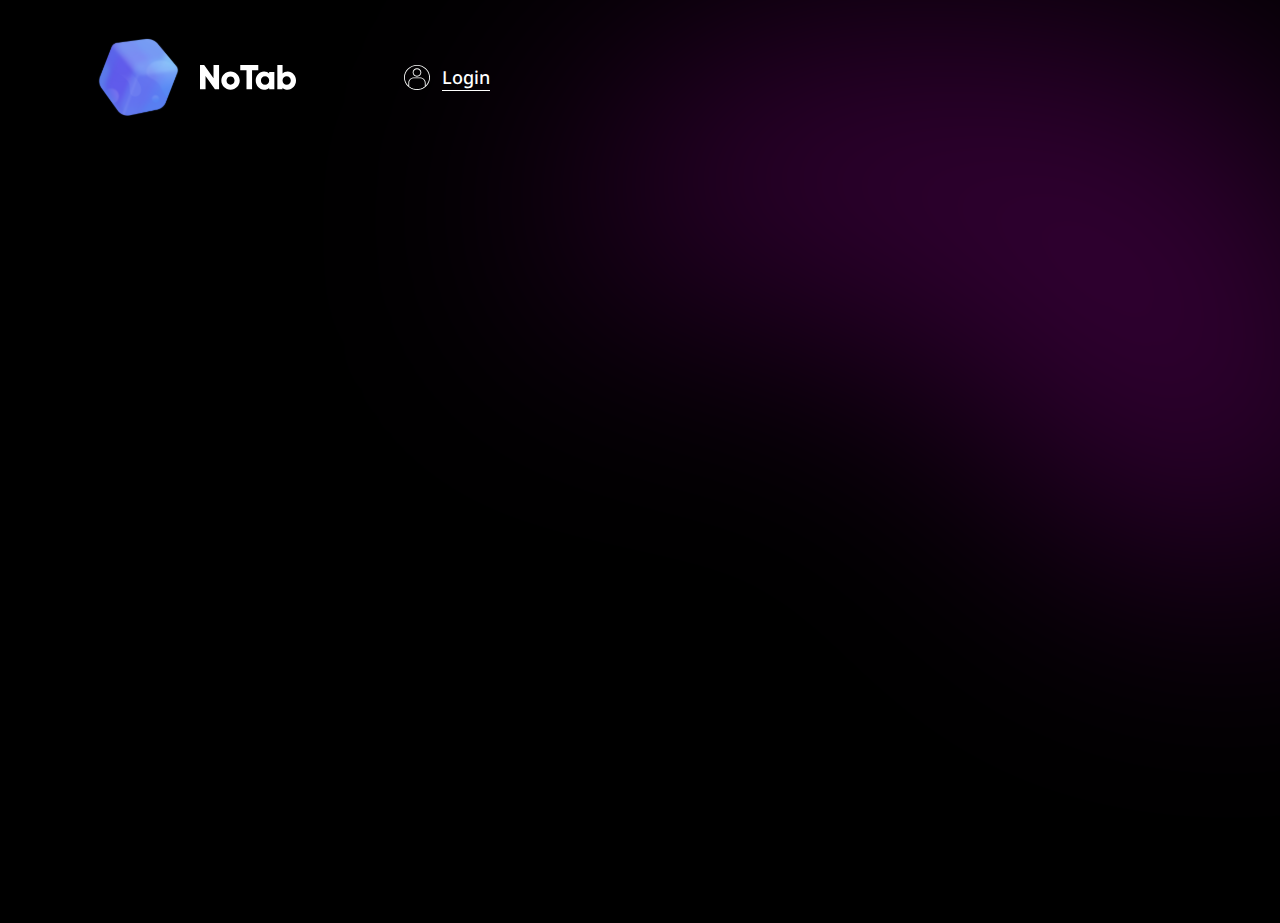
==== index.html @ 75c25afa "Added header" ====
<!DOCTYPE html>
<html lang="en">
  <head>
    <meta charset="UTF-8" />
    <meta http-equiv="X-UA-Compatible" content="IE=edge" />
    <meta name="viewport" content="width=device-width, initial-scale=1.0" />
    <link rel="preconnect" href="https://fonts.googleapis.com" />
    <link rel="preconnect" href="https://fonts.gstatic.com" crossorigin />
    <link
      href="https://fonts.googleapis.com/css2?family=Montserrat:wght@500;700;800&family=Noto+Sans:wght@400;500;700&family=Roboto:wght@500;700&display=swap"
      rel="stylesheet"
    />
    <link rel="stylesheet" href="./landing-page/style.css" />
    <title>A platform that works smarter — NoTab</title>
  </head>
  <body>
    <header class="header">
      <div class="logo">
        <img
          class="logo__icon"
          src="./landing-page/assets/Cube.svg"
          alt="logo-icon"
        />
        <img
          class="logo__name"
          src="./landing-page/assets/NoTab.svg"
          alt="NoTab"
        />
      </div>
      <div class="auth">
        <img
          class="auth__icon"
          src="./landing-page/assets/auth-icon.svg"
          alt="auth-icon"
        />
        <a class="auth__link" href="#">Login</a>
      </div>
      <div class="header__background"></div>
    </header>
    <main class="main"></main>
    <footer class="footer"></footer>
  </body>
</html>
---- landing-page/style.css ----
@import url('./reset.css');

body {
  background-color: #000000;
}

.header {
  margin: 23px 85px 18px;
  display: flex;
  align-items: center;
}

.logo {
  display: flex;
  align-items: center;
}

.logo__icon {
  max-width: 107px;
  height: auto;
}

.logo__name {
  margin-left: 8px;
  max-width: 96px;
  height: auto;
}

.auth {
  margin-left: 108px;
  display: flex;
  align-items: center;
}

.auth__icon {
  max-width: 26px;
  height: auto;
}

.auth__link {
  margin-left: 12px;
  max-width: 54px;
  font-family: 'Noto Sans', sans-serif;
  font-style: normal;
  font-weight: 500;
  font-size: 18px;
  line-height: 25px;
  color: #ffffff;
  border-bottom: 1px solid #ffffff;
}

.header__background {
  position: absolute;
  z-index: -1;
  max-width: 100%;
  width: 991px;
  height: 828px;
  right: 0px;
  top: 0px;
  background: url(./assets/Vector-3.svg);
}
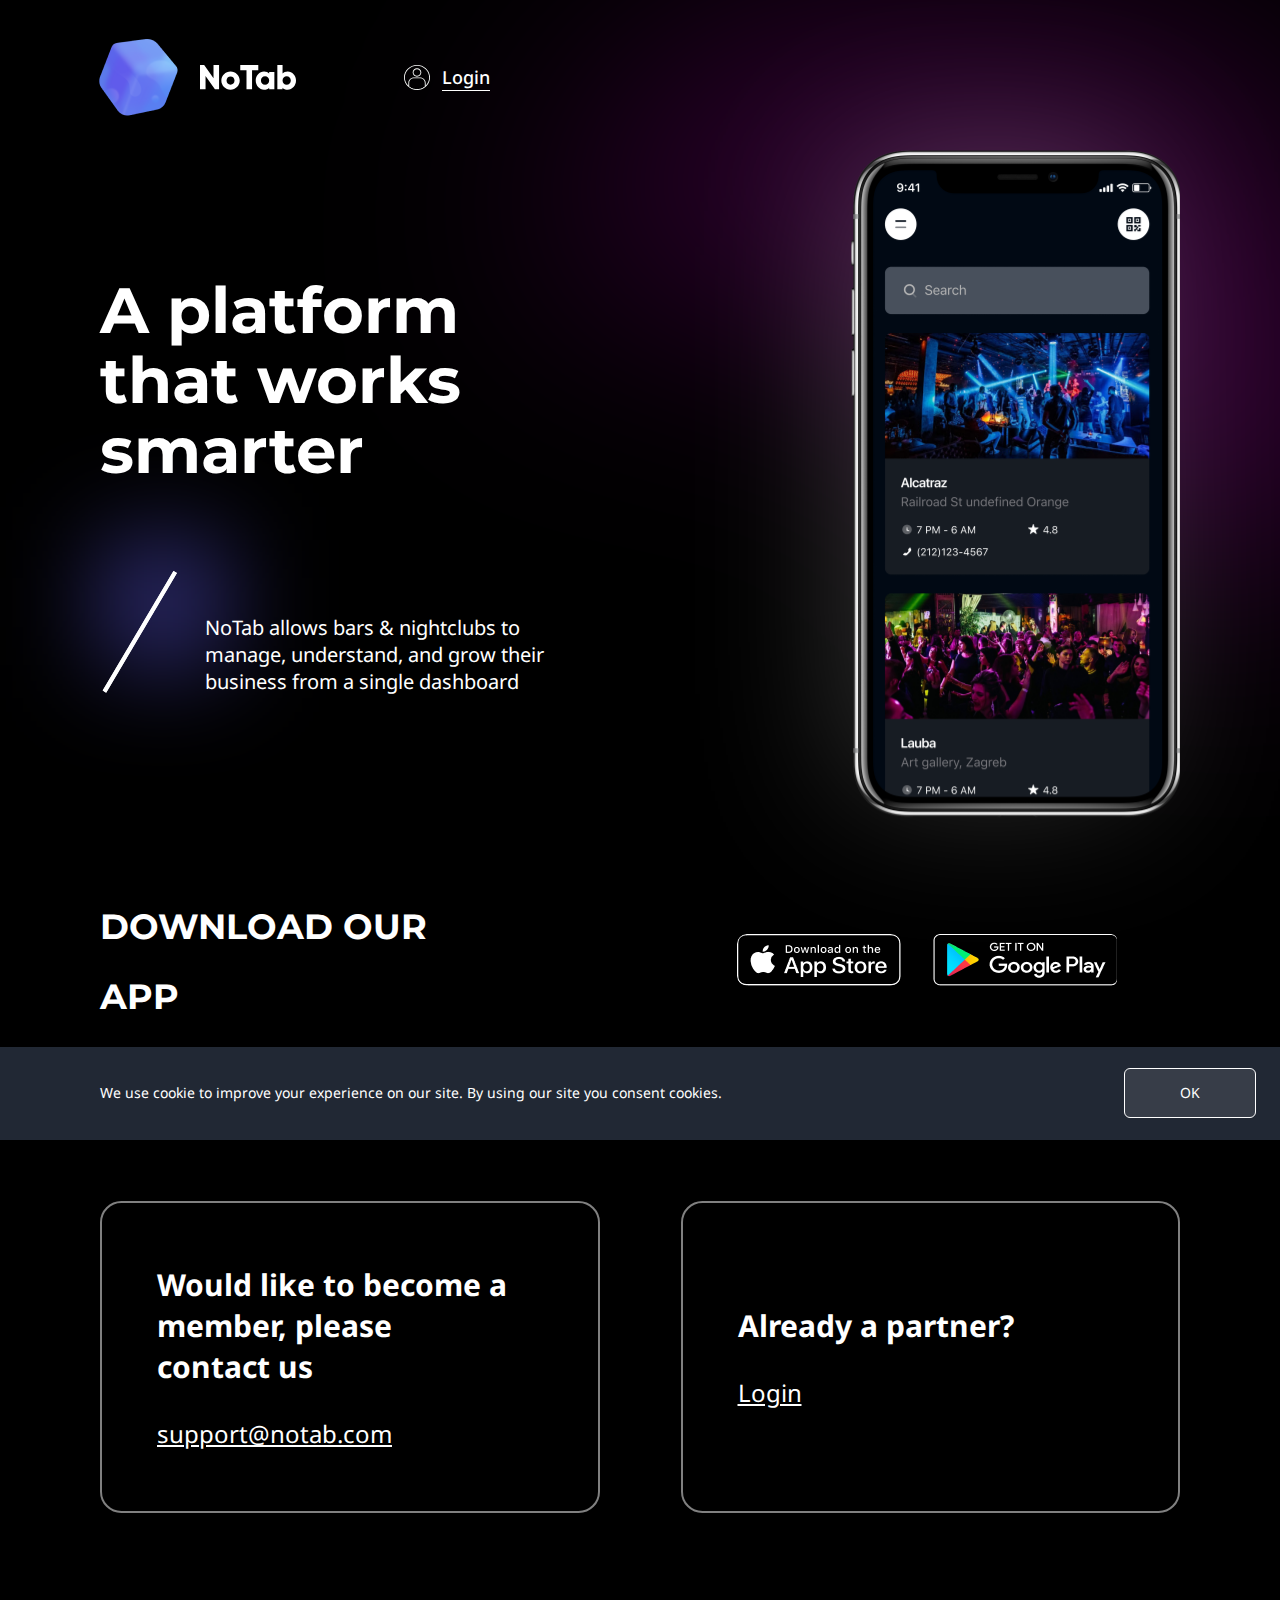
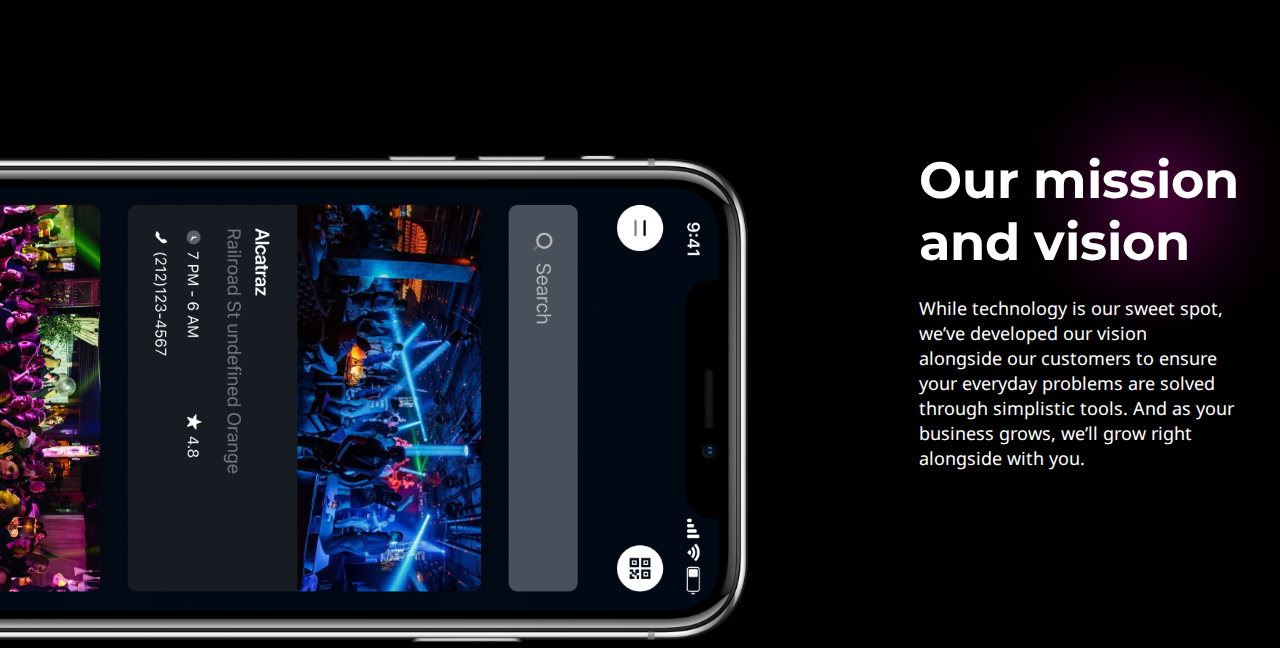
==== commit ff9d7d9b: "Added first section" ====
--- a/index.html
+++ b/index.html
@@ -15,29 +15,96 @@
   </head>
   <body>
     <header class="header">
-      <div class="logo">
-        <img
-          class="logo__icon"
-          src="./landing-page/assets/Cube.svg"
-          alt="logo-icon"
-        />
-        <img
-          class="logo__name"
-          src="./landing-page/assets/NoTab.svg"
-          alt="NoTab"
-        />
+      <div class="header__wrapper">
+        <div class="logo">
+          <img
+            class="logo__icon"
+            src="./landing-page/assets/Cube.png"
+            alt="logo-icon"
+          />
+          <img
+            class="logo__name"
+            src="./landing-page/assets/NoTab.svg"
+            alt="NoTab"
+          />
+        </div>
+        <div class="auth">
+          <img
+            class="auth__icon"
+            src="./landing-page/assets/auth-icon.svg"
+            alt="auth-icon"
+          />
+          <a class="auth__link" href="#">Login</a>
+        </div>
+        <div class="header__background"></div>
       </div>
-      <div class="auth">
-        <img
-          class="auth__icon"
-          src="./landing-page/assets/auth-icon.svg"
-          alt="auth-icon"
-        />
-        <a class="auth__link" href="#">Login</a>
-      </div>
-      <div class="header__background"></div>
     </header>
-    <main class="main"></main>
+    <main class="main">
+      <section class="platform-and-mission">
+        <div class="platform">
+          <div class="platform__wrapper">
+            <div>
+              <h1 class="platform__heading">
+                A platform <br />that works smarter
+              </h1>
+              <div class="platform__ellipse"></div>
+              <div class="platform__line"></div>
+              <p class="platform__text">
+                NoTab allows bars & nightclubs to manage, understand, and grow
+                their business from a single dashboard
+              </p>
+            </div>
+            <div class="platform__phone">
+              <div class="platform__background"></div>
+              <div class="platform__image"></div>
+            </div>
+          </div>
+        </div>
+        <div class="download">
+          <div class="download__wrapper">
+            <p>DOWNLOAD OUR APP</p>
+            <div>
+              <a class="app-store" href="#"></a>
+              <a class="doogle-play" href="#"></a>
+            </div>
+          </div>
+        </div>
+        <div class="cookies">
+          <div class="cookies__wrapper">
+            <p class="cookies__text">
+              We use cookie to improve your experience on our site. By using our
+              site you consent cookies.
+            </p>
+            <button class="cookies__button">OK</button>
+          </div>
+        </div>
+        <div class="contacts">
+          <div class="contacts__wrapper">
+            <div class="contacts__block">
+              <p>Would like to become a member, please contact us</p>
+              <a href="#">support@notab.com</a>
+            </div>
+            <div class="contacts__block">
+              <p>Already a partner?</p>
+              <a href="#">Login</a>
+            </div>
+          </div>
+        </div>
+        <div class="mission">
+          <div class="mission__phone"></div>
+          <div class="mission__text">
+            <div class="mission__ellipse"></div>
+            <h2>Our mission and vision</h2>
+            <p>
+              While technology is our sweet spot, we’ve developed our vision
+              alongside our customers to ensure your everyday problems are
+              solved through simplistic tools. And as your business grows, we’ll
+              grow right alongside with you.
+            </p>
+          </div>
+        </div>
+      </section>
+    </main>
     <footer class="footer"></footer>
   </body>
 </html>
--- a/landing-page/style.css
+++ b/landing-page/style.css
@@ -1,61 +1,3 @@
 @import url('./reset.css');
-
-body {
-  background-color: #000000;
-}
-
-.header {
-  margin: 23px 85px 18px;
-  display: flex;
-  align-items: center;
-}
-
-.logo {
-  display: flex;
-  align-items: center;
-}
-
-.logo__icon {
-  max-width: 107px;
-  height: auto;
-}
-
-.logo__name {
-  margin-left: 8px;
-  max-width: 96px;
-  height: auto;
-}
-
-.auth {
-  margin-left: 108px;
-  display: flex;
-  align-items: center;
-}
-
-.auth__icon {
-  max-width: 26px;
-  height: auto;
-}
-
-.auth__link {
-  margin-left: 12px;
-  max-width: 54px;
-  font-family: 'Noto Sans', sans-serif;
-  font-style: normal;
-  font-weight: 500;
-  font-size: 18px;
-  line-height: 25px;
-  color: #ffffff;
-  border-bottom: 1px solid #ffffff;
-}
-
-.header__background {
-  position: absolute;
-  z-index: -1;
-  max-width: 100%;
-  width: 991px;
-  height: 828px;
-  right: 0px;
-  top: 0px;
-  background: url(./assets/Vector-3.svg);
-}
+@import url('./header.css');
+@import url('./section-1.css');
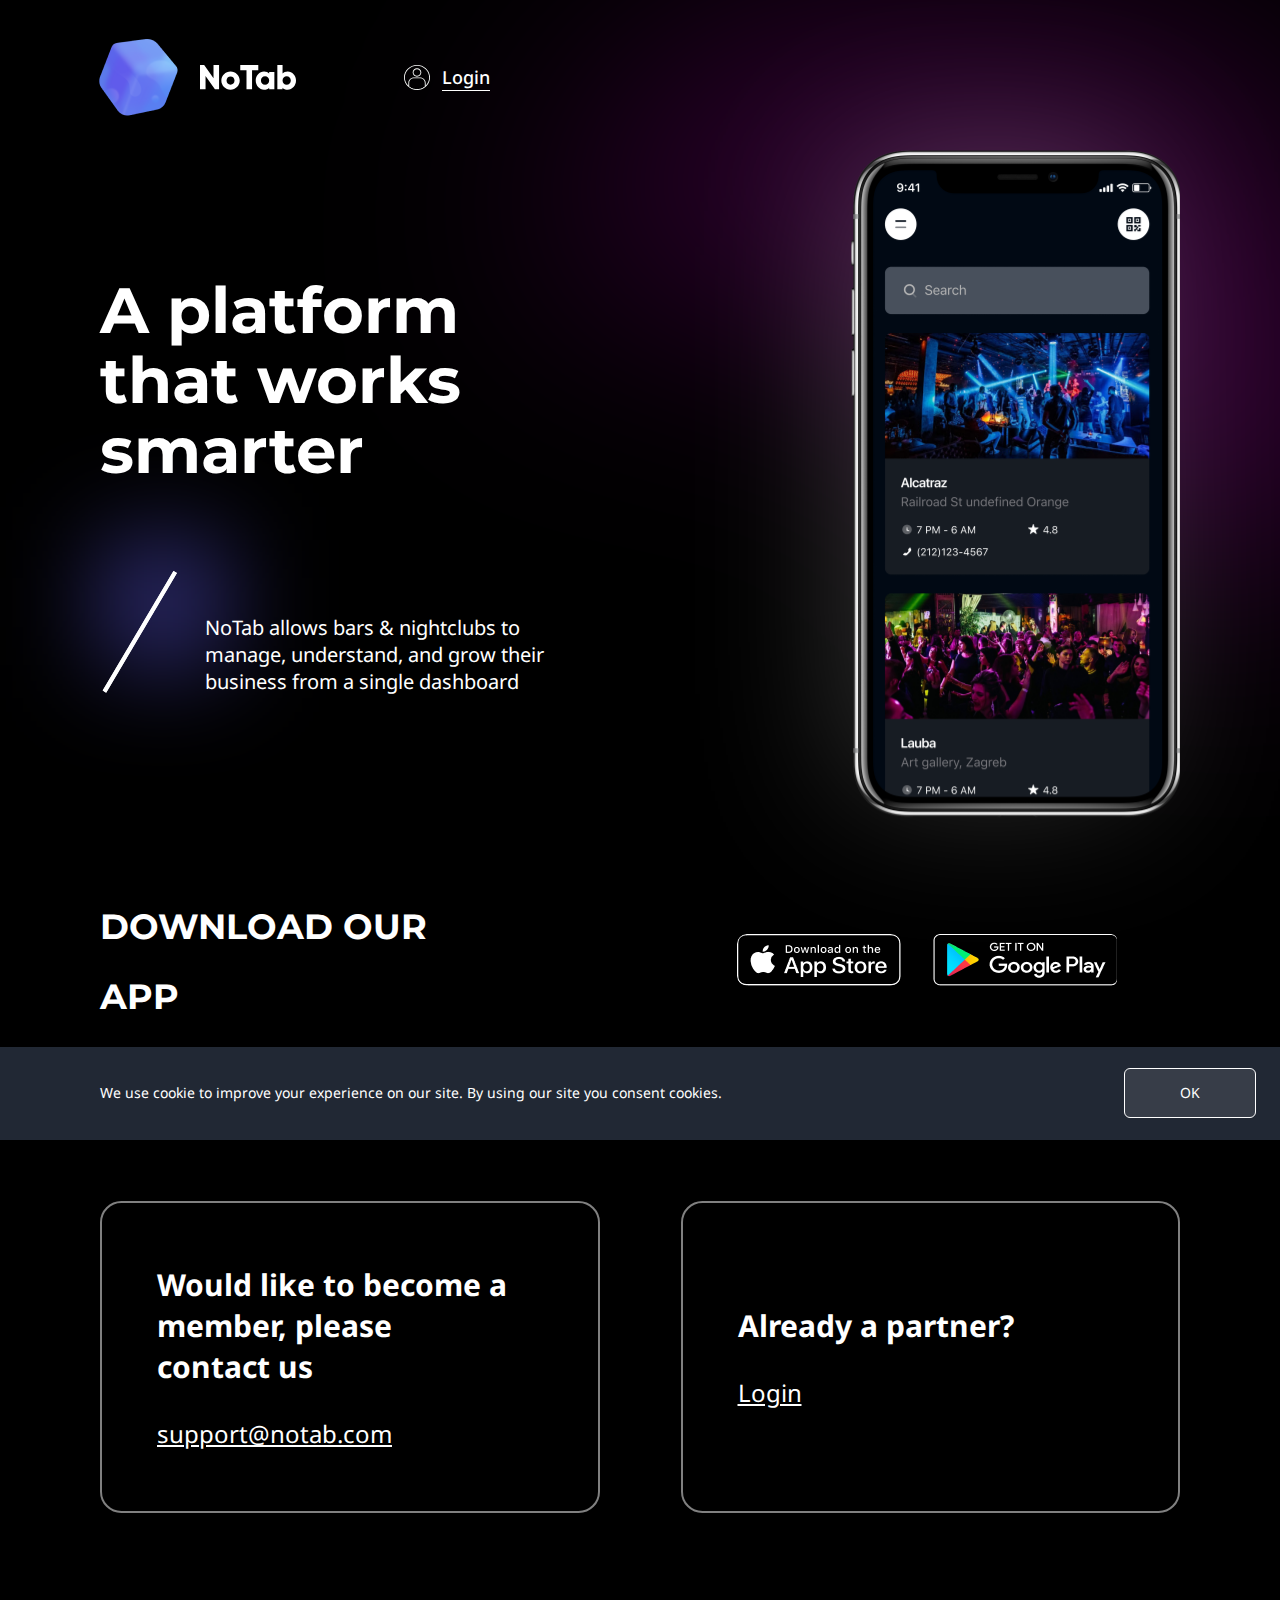
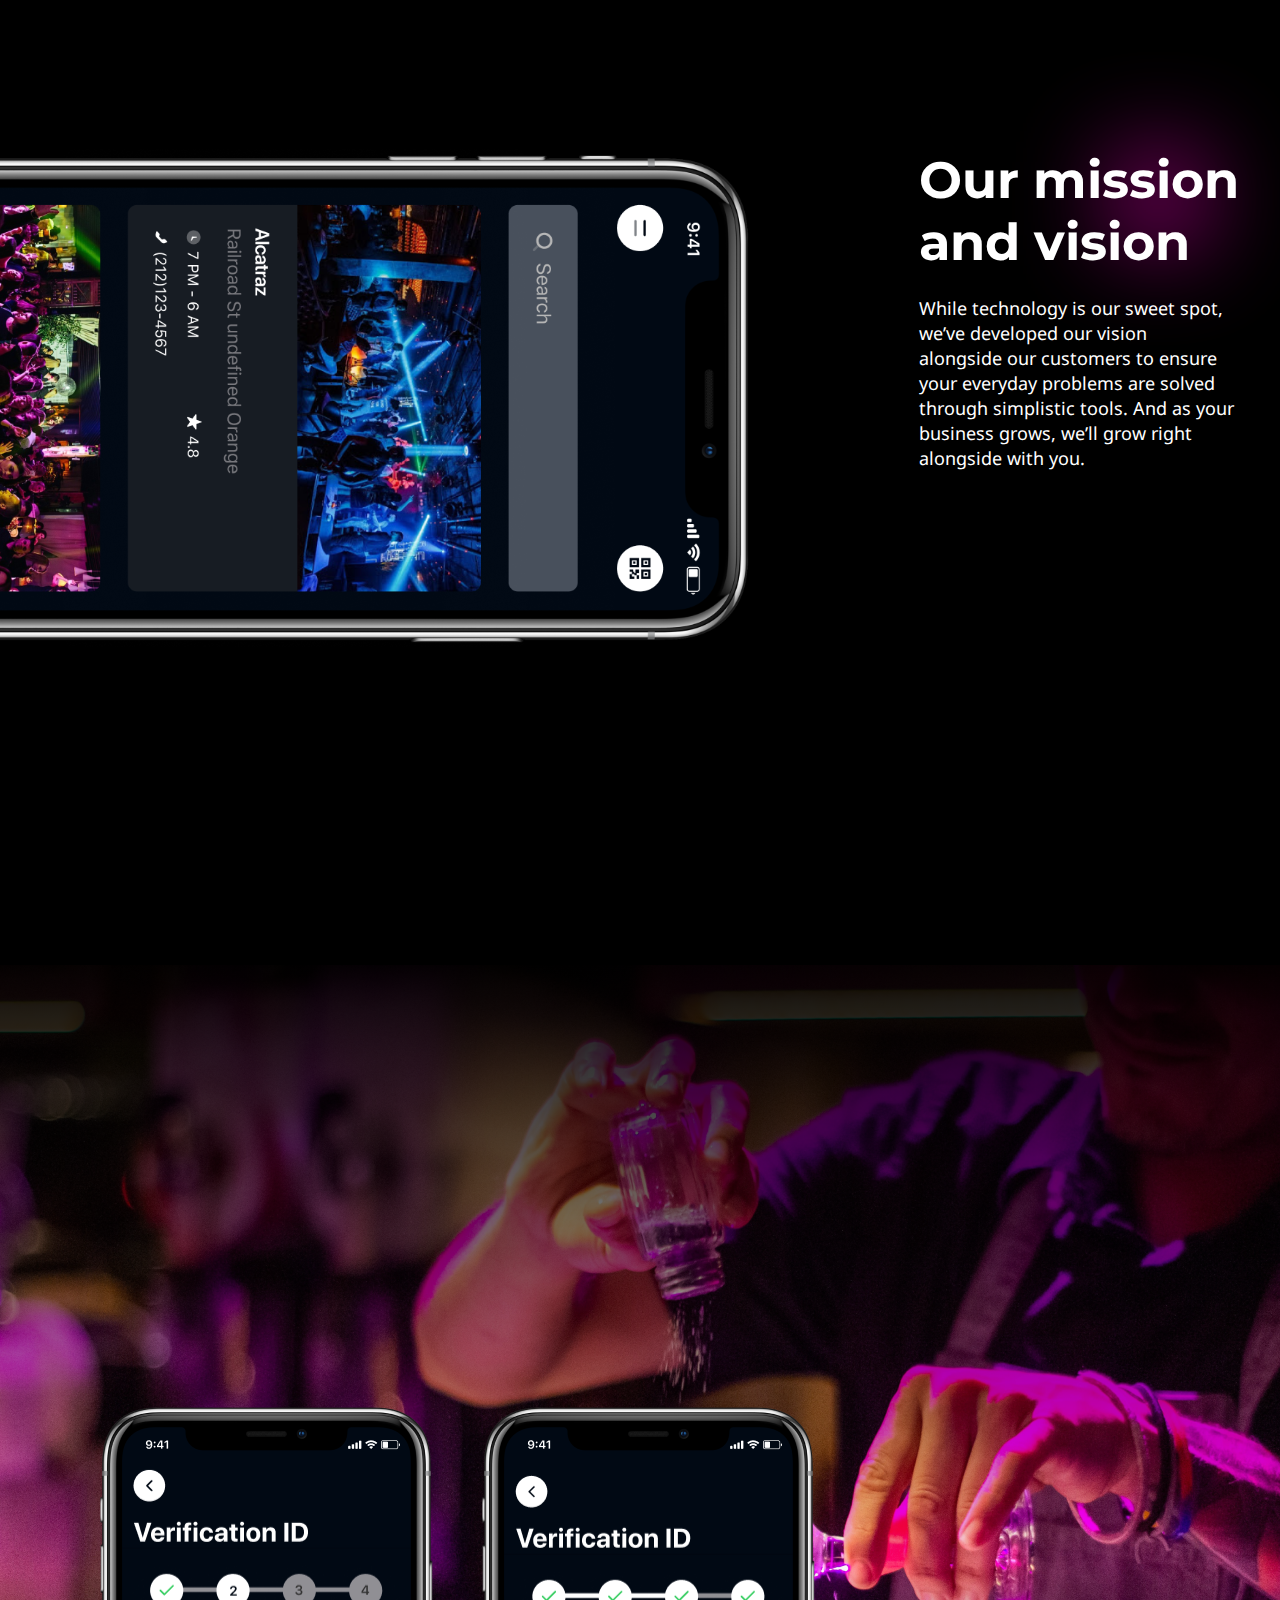
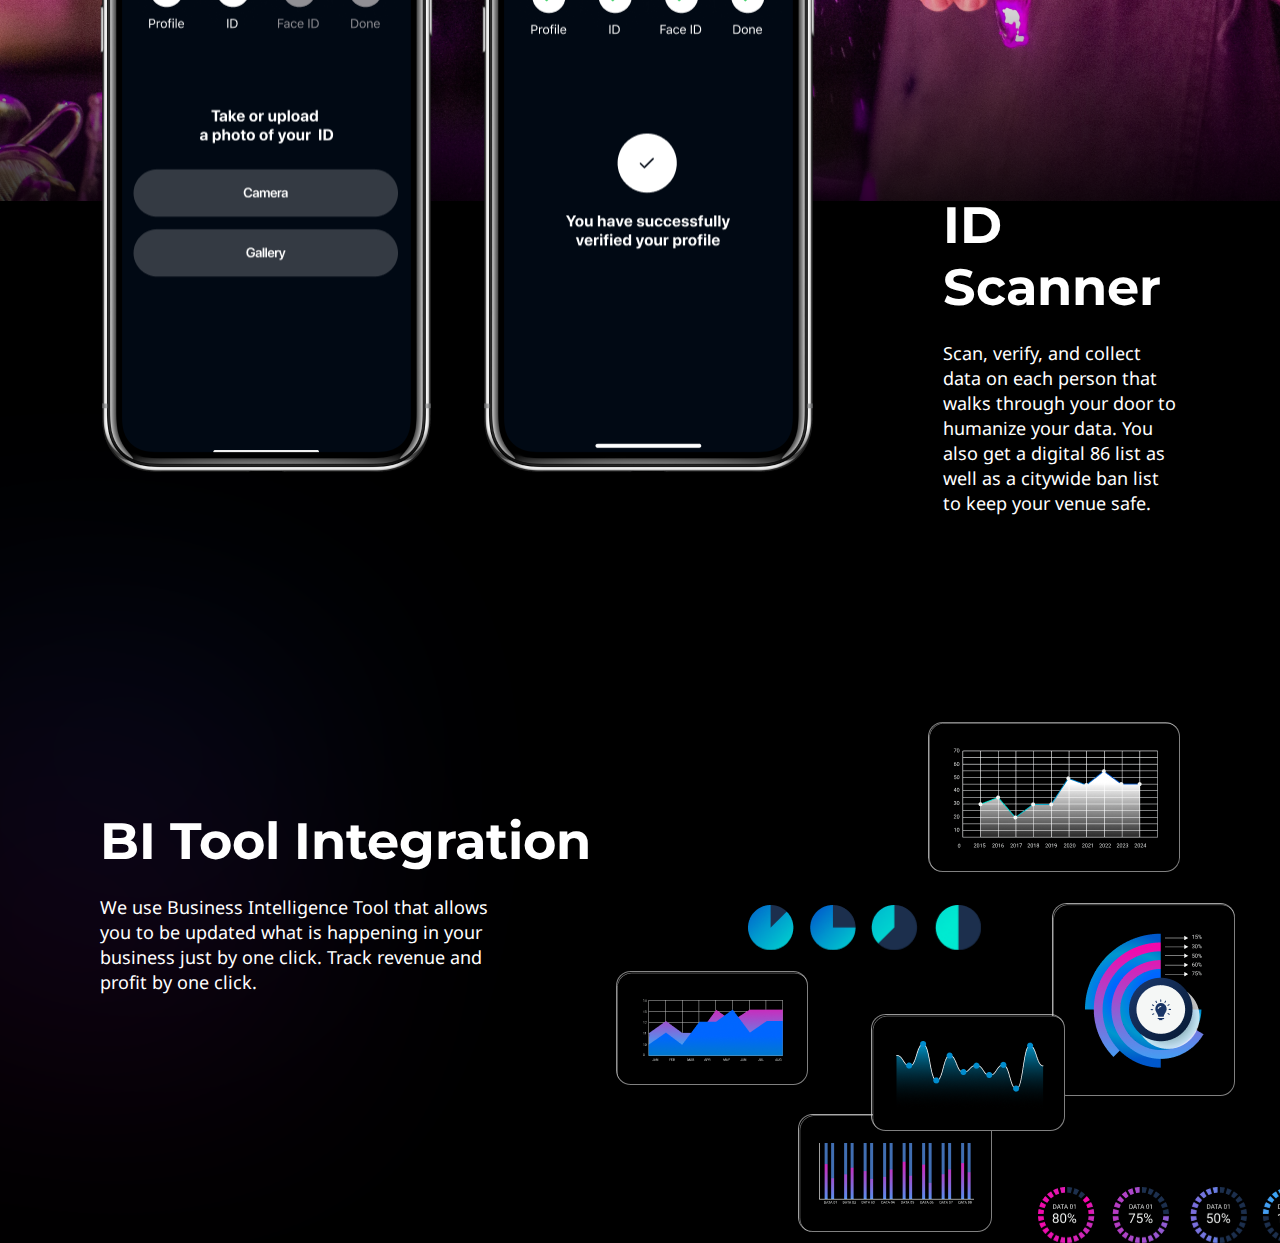
==== commit 73451337: "Added second section" ====
--- a/index.html
+++ b/index.html
@@ -104,6 +104,52 @@
           </div>
         </div>
       </section>
+      <section>
+        <div class="id-scanner">
+          <div class="id-scanner__background"></div>
+          <div class="id-scanner__gradient"></div>
+          <div class="id-scanner__wrapper">
+            <div class="id-scanner__phones">
+              <img
+                src="./landing-page/assets/phone-verification-1.png"
+                alt="Phone"
+              />
+              <img
+                src="./landing-page/assets/phone-verification-2.png"
+                alt="Phone"
+              />
+            </div>
+            <div class="id-scanner__text">
+              <h2>ID Scanner</h2>
+              <p>
+                Scan, verify, and collect data on each person that walks through
+                your door to humanize your data. You also get a digital 86 list
+                as well as a citywide ban list to keep your venue safe.
+              </p>
+            </div>
+          </div>
+        </div>
+        <div class="bi-tool">
+          <div class="bi-tool__background"></div>
+          <div class="bi-tool__text">
+            <h2>BI Tool Integration</h2>
+            <p>
+              We use Business Intelligence Tool that allows you to be updated
+              what is happening in your business just by one click. Track
+              revenue and profit by one click.
+            </p>
+          </div>
+          <div class="bi-tool__charts">
+            <div class="chart-1"></div>
+            <div class="chart-2"></div>
+            <div class="chart-3"></div>
+            <div class="chart-4"></div>
+            <div class="chart-5"></div>
+            <div class="chart-6"></div>
+            <div class="chart-7"></div>
+          </div>
+        </div>
+      </section>
     </main>
     <footer class="footer"></footer>
   </body>
--- a/landing-page/style.css
+++ b/landing-page/style.css
@@ -1,3 +1,4 @@
 @import url('./reset.css');
 @import url('./header.css');
 @import url('./section-1.css');
+@import url('./section-2.css');
